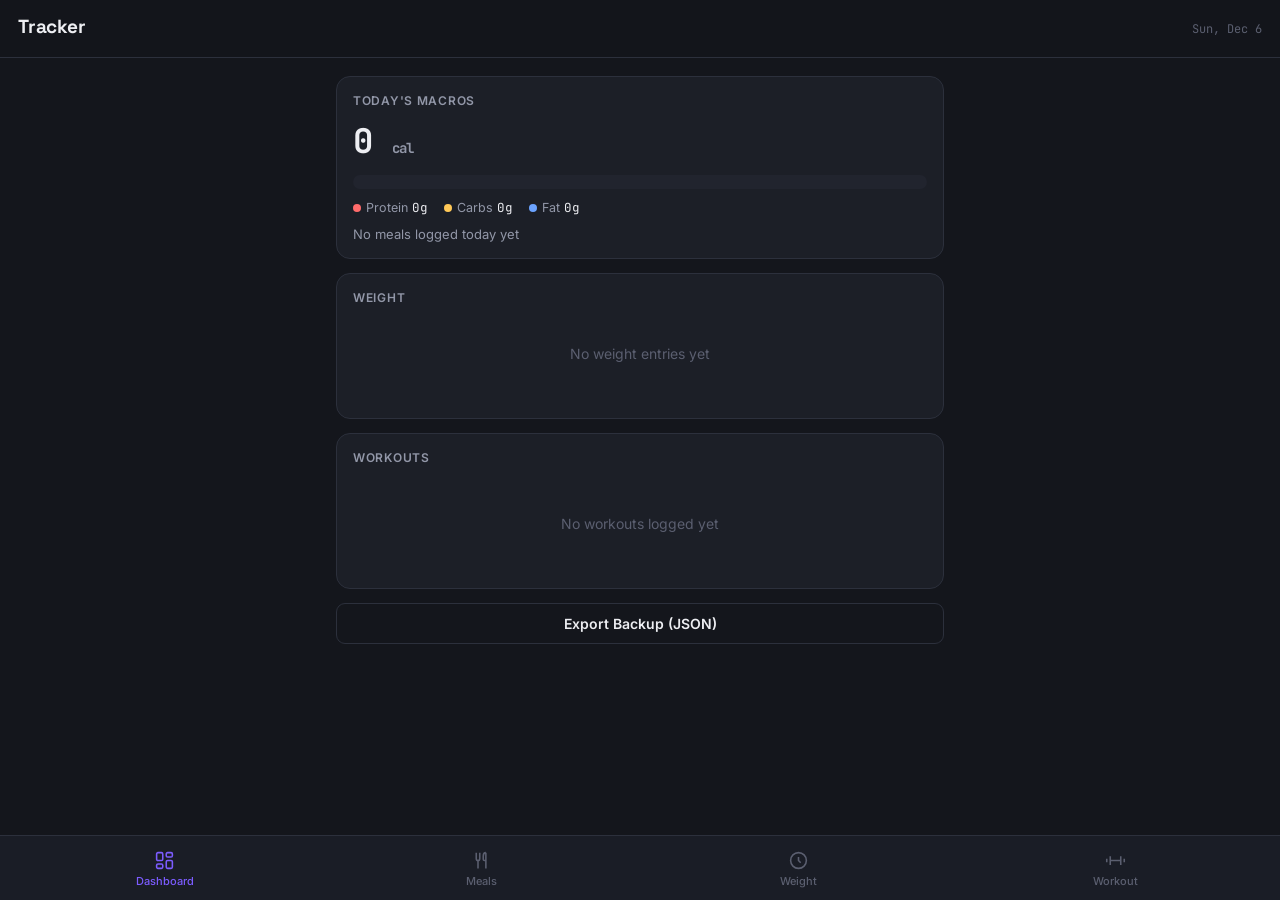
==== index.html @ 5f08f1da "initial upload" ====
<!DOCTYPE html>
<html lang="en">
<head>
<meta charset="UTF-8" />
<meta name="viewport" content="width=device-width, initial-scale=1, viewport-fit=cover, maximum-scale=1" />
<title>Macro & Fitness Tracker</title>
<meta name="theme-color" content="#14161C" />
<meta name="description" content="Track meals, weight, and workouts." />
<link rel="manifest" href="manifest.json" />
<link rel="icon" href="icons/icon-192.png" />
<link rel="apple-touch-icon" href="icons/icon-192.png" />
<meta name="apple-mobile-web-app-capable" content="yes" />
<meta name="apple-mobile-web-app-status-bar-style" content="black-translucent" />
<meta name="apple-mobile-web-app-title" content="Tracker" />
<link rel="stylesheet" href="css/styles.css" />
</head>
<body>

<header id="app-header">
  <h1>Tracker</h1>
  <span class="header-sub" id="header-date"></span>
</header>

<main id="app-content"></main>

<nav id="bottom-nav"></nav>

<script>
  document.getElementById('header-date').textContent = new Date().toLocaleDateString(undefined, { weekday: 'short', month: 'short', day: 'numeric' });
</script>
<script src="js/db.js"></script>
<script src="js/charts.js"></script>
<script src="js/dashboard.js"></script>
<script src="js/meals.js"></script>
<script src="js/weight.js"></script>
<script src="js/workout.js"></script>
<script src="js/app.js"></script>
</body>
</html>
---- css/styles.css ----
@import url('https://fonts.googleapis.com/css2?family=Space+Grotesk:wght@500;700&family=Inter:wght@400;500;600&family=JetBrains+Mono:wght@400;500;700&display=swap');

:root {
  --bg: #14161C;
  --surface: #1C1F27;
  --surface-2: #21242E;
  --border: #2C303C;
  --text: #EDEEF2;
  --text-dim: #9297A8;
  --text-faint: #5B5F70;
  --accent: #7C5CFF;
  --accent-dim: #7C5CFF33;
  --protein: #FF6B6B;
  --carbs: #FFC857;
  --fat: #6BA3FF;
  --good: #3DDC97;
  --danger: #FF6B6B;
  --radius: 14px;
  --radius-sm: 9px;
  --font-display: 'Space Grotesk', system-ui, sans-serif;
  --font-body: 'Inter', system-ui, sans-serif;
  --font-mono: 'JetBrains Mono', ui-monospace, monospace;
}

* { box-sizing: border-box; }

html, body {
  margin: 0;
  padding: 0;
  background: var(--bg);
  color: var(--text);
  font-family: var(--font-body);
  -webkit-tap-highlight-color: transparent;
  overscroll-behavior-y: none;
}

body {
  min-height: 100dvh;
  display: flex;
  flex-direction: column;
  padding-bottom: env(safe-area-inset-bottom);
}

h1, h2, h3 {
  font-family: var(--font-display);
  font-weight: 700;
  margin: 0 0 4px 0;
  letter-spacing: -0.01em;
}

.mono {
  font-family: var(--font-mono);
  font-variant-numeric: tabular-nums;
}

a { color: inherit; }

button {
  font-family: var(--font-body);
  cursor: pointer;
}

input, textarea, select {
  font-family: var(--font-body);
  background: var(--surface-2);
  border: 1px solid var(--border);
  color: var(--text);
  border-radius: var(--radius-sm);
  padding: 10px 12px;
  font-size: 16px;
  width: 100%;
}

input:focus, textarea:focus, select:focus, button:focus-visible {
  outline: 2px solid var(--accent);
  outline-offset: 1px;
}

label {
  display: block;
  font-size: 13px;
  color: var(--text-dim);
  margin-bottom: 6px;
  font-weight: 500;
}

.field { margin-bottom: 14px; }

.numpad {
  inputmode: numeric;
}

/* Header */
#app-header {
  position: sticky;
  top: 0;
  z-index: 10;
  background: rgba(20,22,28,0.92);
  backdrop-filter: blur(10px);
  border-bottom: 1px solid var(--border);
  padding: 14px 18px;
  display: flex;
  align-items: center;
  justify-content: space-between;
}

#app-header h1 { font-size: 19px; }

.header-sub {
  font-size: 12px;
  color: var(--text-faint);
  font-family: var(--font-mono);
}

/* Main content */
#app-content {
  flex: 1;
  padding: 18px 16px 100px 16px;
  max-width: 640px;
  width: 100%;
  margin: 0 auto;
}

/* Bottom nav */
#bottom-nav {
  position: fixed;
  bottom: 0;
  left: 0;
  right: 0;
  display: flex;
  background: rgba(28,31,39,0.96);
  backdrop-filter: blur(10px);
  border-top: 1px solid var(--border);
  padding: 6px 6px calc(6px + env(safe-area-inset-bottom)) 6px;
  z-index: 20;
}

.nav-btn {
  flex: 1;
  background: none;
  border: none;
  color: var(--text-faint);
  display: flex;
  flex-direction: column;
  align-items: center;
  gap: 3px;
  padding: 8px 4px 6px 4px;
  border-radius: var(--radius-sm);
  font-size: 11px;
  font-weight: 500;
}

.nav-btn svg { width: 21px; height: 21px; stroke: currentColor; fill: none; stroke-width: 1.8; }

.nav-btn.active { color: var(--accent); }

/* Cards */
.card {
  background: var(--surface);
  border: 1px solid var(--border);
  border-radius: var(--radius);
  padding: 16px;
  margin-bottom: 14px;
}

.card-title {
  font-size: 12px;
  text-transform: uppercase;
  letter-spacing: 0.06em;
  color: var(--text-dim);
  font-weight: 600;
  margin-bottom: 10px;
}

/* Buttons */
.btn {
  display: inline-flex;
  align-items: center;
  justify-content: center;
  gap: 6px;
  background: var(--surface-2);
  border: 1px solid var(--border);
  color: var(--text);
  padding: 11px 16px;
  border-radius: var(--radius-sm);
  font-size: 14px;
  font-weight: 600;
}

.btn-primary {
  background: var(--accent);
  border-color: var(--accent);
  color: #fff;
}

.btn-ghost {
  background: none;
  border: 1px solid var(--border);
}

.btn-danger {
  background: none;
  border: 1px solid var(--danger);
  color: var(--danger);
}

.btn-block { width: 100%; }
.btn-sm { padding: 7px 11px; font-size: 12.5px; }

.btn-row { display: flex; gap: 10px; }

/* Macro balance bar - signature dashboard element */
.macro-bar {
  display: flex;
  height: 14px;
  border-radius: 7px;
  overflow: hidden;
  background: var(--surface-2);
  margin: 12px 0 10px 0;
}
.macro-bar > div { height: 100%; }
.macro-bar .p { background: var(--protein); }
.macro-bar .c { background: var(--carbs); }
.macro-bar .f { background: var(--fat); }

.macro-legend {
  display: flex;
  gap: 16px;
  font-size: 12.5px;
  color: var(--text-dim);
  flex-wrap: wrap;
}
.macro-legend .dot {
  display: inline-block;
  width: 8px; height: 8px;
  border-radius: 50%;
  margin-right: 5px;
}
.macro-legend .dot.p { background: var(--protein); }
.macro-legend .dot.c { background: var(--carbs); }
.macro-legend .dot.f { background: var(--fat); }
.macro-legend .val { color: var(--text); font-family: var(--font-mono); }

.big-number {
  font-family: var(--font-mono);
  font-size: 34px;
  font-weight: 700;
  letter-spacing: -0.02em;
}

.stat-row {
  display: flex;
  justify-content: space-between;
  align-items: baseline;
}

.stat-label { color: var(--text-dim); font-size: 13px; }

/* Lists */
.list-item {
  display: flex;
  justify-content: space-between;
  align-items: center;
  padding: 12px 0;
  border-bottom: 1px solid var(--border);
  gap: 10px;
}
.list-item:last-child { border-bottom: none; }

.list-item-main { flex: 1; min-width: 0; }
.list-item-title { font-weight: 600; font-size: 14.5px; }
.list-item-sub { font-size: 12.5px; color: var(--text-dim); margin-top: 2px; }
.list-item-meta { font-family: var(--font-mono); font-size: 13px; color: var(--text-dim); white-space: nowrap; }

.date-heading {
  font-size: 12px;
  color: var(--text-faint);
  font-weight: 600;
  text-transform: uppercase;
  letter-spacing: 0.05em;
  margin: 20px 0 8px 0;
}
.date-heading:first-child { margin-top: 0; }

.empty-state {
  text-align: center;
  padding: 40px 20px;
  color: var(--text-faint);
  font-size: 14px;
}

/* Food item row in meal form */
.item-row {
  background: var(--surface-2);
  border: 1px solid var(--border);
  border-radius: var(--radius-sm);
  padding: 12px;
  margin-bottom: 10px;
  position: relative;
}
.item-row-grid {
  display: grid;
  grid-template-columns: 1fr 1fr 1fr;
  gap: 8px;
  margin-top: 8px;
}
.item-row .remove-btn {
  position: absolute;
  top: 8px;
  right: 8px;
  background: none;
  border: none;
  color: var(--text-faint);
  font-size: 18px;
  line-height: 1;
  padding: 4px;
}

.mini-label { font-size: 10.5px; color: var(--text-faint); margin-bottom: 3px; text-transform: uppercase; letter-spacing: 0.04em; }

/* Autocomplete */
.autocomplete-wrap { position: relative; }
.autocomplete-list {
  position: absolute;
  top: calc(100% + 4px);
  left: 0; right: 0;
  background: var(--surface-2);
  border: 1px solid var(--border);
  border-radius: var(--radius-sm);
  max-height: 180px;
  overflow-y: auto;
  z-index: 30;
  box-shadow: 0 8px 24px rgba(0,0,0,0.4);
}
.autocomplete-item {
  padding: 10px 12px;
  font-size: 13.5px;
  border-bottom: 1px solid var(--border);
  display: flex;
  justify-content: space-between;
  gap: 8px;
}
.autocomplete-item:last-child { border-bottom: none; }
.autocomplete-item:active { background: var(--surface); }
.autocomplete-item .ac-macro { color: var(--text-faint); font-family: var(--font-mono); font-size: 11.5px; white-space: nowrap; }

/* Modal / sheet */
.sheet-backdrop {
  position: fixed; inset: 0;
  background: rgba(0,0,0,0.55);
  z-index: 40;
  display: flex;
  align-items: flex-end;
}
.sheet {
  background: var(--surface);
  border-top: 1px solid var(--border);
  border-radius: 20px 20px 0 0;
  width: 100%;
  max-height: 88vh;
  overflow-y: auto;
  padding: 18px 16px calc(24px + env(safe-area-inset-bottom)) 16px;
}
.sheet-handle {
  width: 36px; height: 4px;
  background: var(--border);
  border-radius: 2px;
  margin: 0 auto 14px auto;
}
.sheet-title { font-size: 17px; margin-bottom: 16px; }

.chip-row { display: flex; gap: 8px; flex-wrap: wrap; margin-bottom: 14px; }
.chip {
  background: var(--surface-2);
  border: 1px solid var(--border);
  border-radius: 999px;
  padding: 7px 13px;
  font-size: 12.5px;
  color: var(--text-dim);
}
.chip.active { background: var(--accent-dim); border-color: var(--accent); color: var(--accent); }

.exercise-log-item {
  border: 1px solid var(--border);
  border-radius: var(--radius-sm);
  padding: 10px 12px;
  margin-bottom: 8px;
  background: var(--surface-2);
}
.exercise-log-item .ex-name { font-weight: 600; font-size: 14px; }
.exercise-log-item .ex-meta { font-family: var(--font-mono); font-size: 12.5px; color: var(--text-dim); margin-top: 3px; }

.fab-space { height: 4px; }

.toast {
  position: fixed;
  bottom: 90px;
  left: 50%;
  transform: translateX(-50%);
  background: var(--surface-2);
  border: 1px solid var(--border);
  color: var(--text);
  padding: 10px 18px;
  border-radius: 999px;
  font-size: 13px;
  z-index: 50;
  box-shadow: 0 8px 24px rgba(0,0,0,0.4);
}

canvas.chart-canvas { width: 100%; display: block; }

@media (prefers-reduced-motion: reduce) {
  * { animation: none !important; transition: none !important; }
}
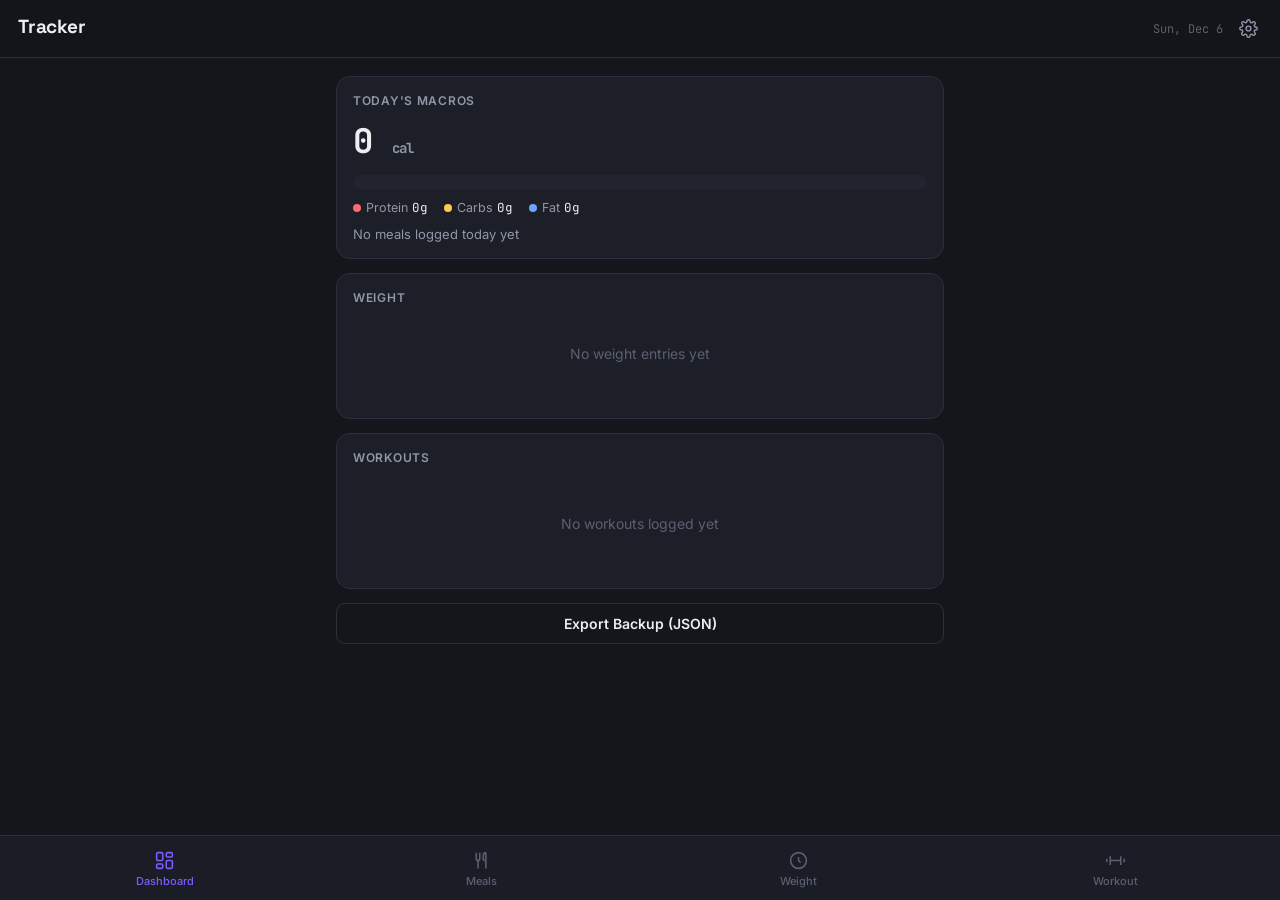
==== commit 8324eb31: "early setup updates" ====
--- a/index.html
+++ b/index.html
@@ -18,7 +18,12 @@
 
 <header id="app-header">
   <h1>Tracker</h1>
-  <span class="header-sub" id="header-date"></span>
+  <div style="display:flex;align-items:center;gap:12px;">
+    <span class="header-sub" id="header-date"></span>
+    <button id="settings-btn" aria-label="Settings" style="background:none;border:none;color:var(--text-dim);padding:4px;display:flex;">
+      <svg viewBox="0 0 24 24" style="width:19px;height:19px;stroke:currentColor;fill:none;stroke-width:1.8;"><circle cx="12" cy="12" r="3"/><path d="M19.4 15a1.7 1.7 0 0 0 .3 1.9l.1.1a2 2 0 1 1-2.8 2.8l-.1-.1a1.7 1.7 0 0 0-1.9-.3 1.7 1.7 0 0 0-1 1.5V21a2 2 0 1 1-4 0v-.1a1.7 1.7 0 0 0-1-1.6 1.7 1.7 0 0 0-1.9.3l-.1.1a2 2 0 1 1-2.8-2.8l.1-.1a1.7 1.7 0 0 0 .3-1.9 1.7 1.7 0 0 0-1.5-1H3a2 2 0 1 1 0-4h.1a1.7 1.7 0 0 0 1.6-1 1.7 1.7 0 0 0-.3-1.9l-.1-.1a2 2 0 1 1 2.8-2.8l.1.1a1.7 1.7 0 0 0 1.9.3H9a1.7 1.7 0 0 0 1-1.5V3a2 2 0 1 1 4 0v.1a1.7 1.7 0 0 0 1 1.5 1.7 1.7 0 0 0 1.9-.3l.1-.1a2 2 0 1 1 2.8 2.8l-.1.1a1.7 1.7 0 0 0-.3 1.9V9a1.7 1.7 0 0 0 1.5 1H21a2 2 0 1 1 0 4h-.1a1.7 1.7 0 0 0-1.5 1z"/></svg>
+    </button>
+  </div>
 </header>
 
 <main id="app-content"></main>
@@ -30,10 +35,15 @@
 </script>
 <script src="js/db.js"></script>
 <script src="js/charts.js"></script>
+<script src="js/github-api.js"></script>
 <script src="js/dashboard.js"></script>
 <script src="js/meals.js"></script>
 <script src="js/weight.js"></script>
 <script src="js/workout.js"></script>
+<script src="js/sync.js"></script>
 <script src="js/app.js"></script>
+<script>
+  document.getElementById('settings-btn').addEventListener('click', () => navigate('settings'));
+</script>
 </body>
 </html>
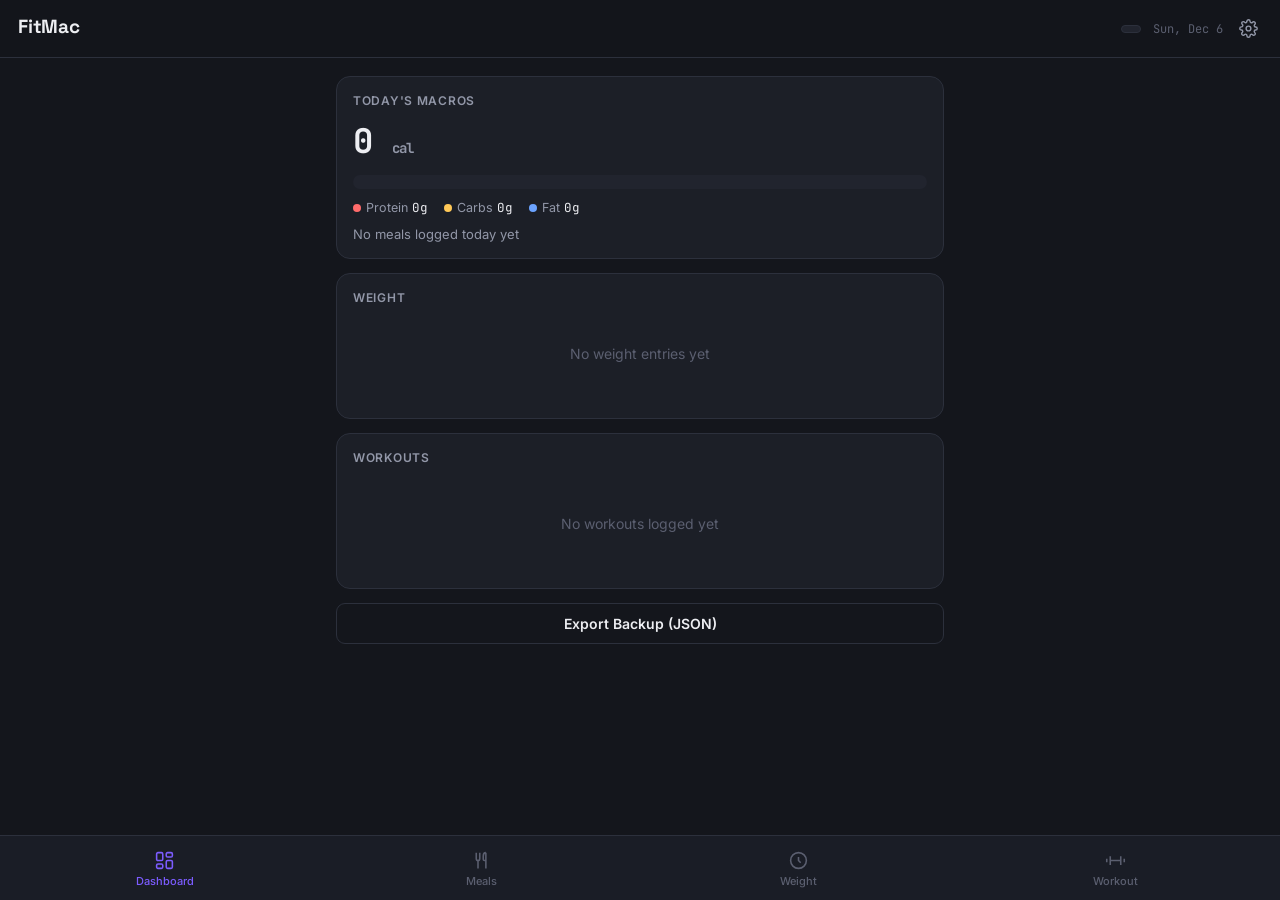
==== commit 1609e5b4: "Add real user switching with dirty-state protection Replace the old restore-and-hope-you-remember-to" ====
--- a/index.html
+++ b/index.html
@@ -11,14 +11,15 @@
 <link rel="apple-touch-icon" href="icons/icon-192.png" />
 <meta name="apple-mobile-web-app-capable" content="yes" />
 <meta name="apple-mobile-web-app-status-bar-style" content="black-translucent" />
-<meta name="apple-mobile-web-app-title" content="Tracker" />
+<meta name="apple-mobile-web-app-title" content="FitMac" />
 <link rel="stylesheet" href="css/styles.css" />
 </head>
 <body>
 
 <header id="app-header">
-  <h1>Tracker</h1>
+  <h1>FitMac</h1>
   <div style="display:flex;align-items:center;gap:12px;">
+    <span class="header-username mono" id="header-username"></span>
     <span class="header-sub" id="header-date"></span>
     <button id="settings-btn" aria-label="Settings" style="background:none;border:none;color:var(--text-dim);padding:4px;display:flex;">
       <svg viewBox="0 0 24 24" style="width:19px;height:19px;stroke:currentColor;fill:none;stroke-width:1.8;"><circle cx="12" cy="12" r="3"/><path d="M19.4 15a1.7 1.7 0 0 0 .3 1.9l.1.1a2 2 0 1 1-2.8 2.8l-.1-.1a1.7 1.7 0 0 0-1.9-.3 1.7 1.7 0 0 0-1 1.5V21a2 2 0 1 1-4 0v-.1a1.7 1.7 0 0 0-1-1.6 1.7 1.7 0 0 0-1.9.3l-.1.1a2 2 0 1 1-2.8-2.8l.1-.1a1.7 1.7 0 0 0 .3-1.9 1.7 1.7 0 0 0-1.5-1H3a2 2 0 1 1 0-4h.1a1.7 1.7 0 0 0 1.6-1 1.7 1.7 0 0 0-.3-1.9l-.1-.1a2 2 0 1 1 2.8-2.8l.1.1a1.7 1.7 0 0 0 1.9.3H9a1.7 1.7 0 0 0 1-1.5V3a2 2 0 1 1 4 0v.1a1.7 1.7 0 0 0 1 1.5 1.7 1.7 0 0 0 1.9-.3l.1-.1a2 2 0 1 1 2.8 2.8l-.1.1a1.7 1.7 0 0 0-.3 1.9V9a1.7 1.7 0 0 0 1.5 1H21a2 2 0 1 1 0 4h-.1a1.7 1.7 0 0 0-1.5 1z"/></svg>
--- a/css/styles.css
+++ b/css/styles.css
@@ -48,6 +48,16 @@
   letter-spacing: -0.01em;
 }
 
+.header-username {
+  font-size: 12px;
+  color: var(--text);
+  background: var(--surface-2);
+  border: 1px solid var(--border);
+  padding: 3px 9px;
+  border-radius: 999px;
+  text-transform: lowercase;
+}
+
 .mono {
   font-family: var(--font-mono);
   font-variant-numeric: tabular-nums;
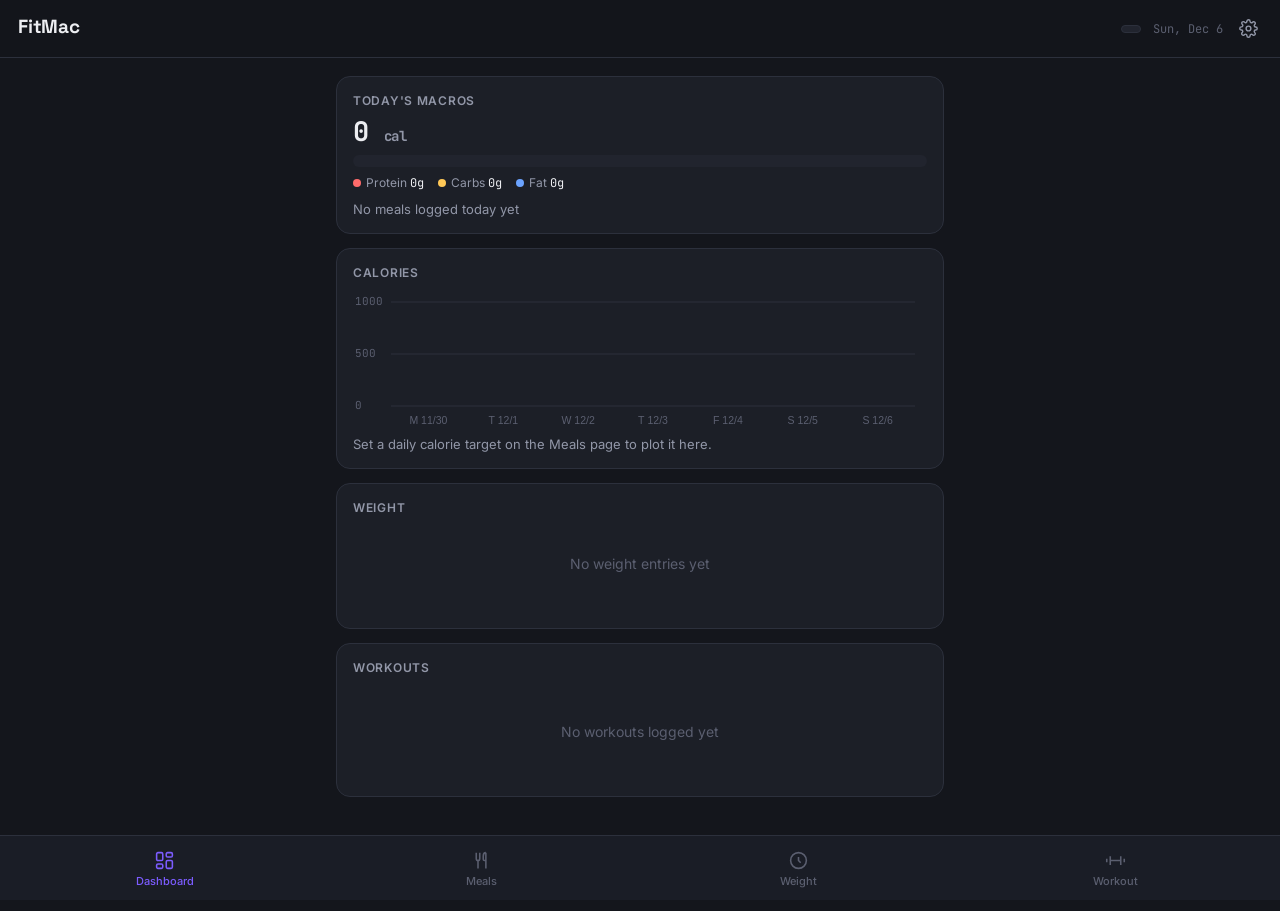
==== commit 6ebc75ce: "Fix multi-user switch bug, add edit/delete, calorie tracking & UI polish - Fix activeUsername resett" ====
--- a/index.html
+++ b/index.html
@@ -3,12 +3,12 @@
 <head>
 <meta charset="UTF-8" />
 <meta name="viewport" content="width=device-width, initial-scale=1, viewport-fit=cover, maximum-scale=1" />
-<title>Macro & Fitness Tracker</title>
+<title>FitMac</title>
 <meta name="theme-color" content="#14161C" />
 <meta name="description" content="Track meals, weight, and workouts." />
 <link rel="manifest" href="manifest.json" />
-<link rel="icon" href="icons/icon-192.png" />
-<link rel="apple-touch-icon" href="icons/icon-192.png" />
+<link rel="icon" href="app-icons/icon-192.png" />
+<link rel="apple-touch-icon" href="app-icons/app-icon-192.png" />
 <meta name="apple-mobile-web-app-capable" content="yes" />
 <meta name="apple-mobile-web-app-status-bar-style" content="black-translucent" />
 <meta name="apple-mobile-web-app-title" content="FitMac" />
--- a/css/styles.css
+++ b/css/styles.css
@@ -22,6 +22,22 @@
   --font-mono: 'JetBrains Mono', ui-monospace, monospace;
 }
 
+:root[data-user="nick"] {
+  --bg: #16131F;
+  --surface: #1E1830;
+  --surface-2: #251D3A;
+  --accent: #7C5CFF;
+  --accent-dim: #7C5CFF33;
+}
+
+:root[data-user="elle"] {
+  --bg: #0F1A16;
+  --surface: #17241F;
+  --surface-2: #1D2C26;
+  --accent: #3DA35C;
+  --accent-dim: #3DA35C33;
+}
+
 * { box-sizing: border-box; }
 
 html, body {
@@ -56,6 +72,12 @@
   padding: 3px 9px;
   border-radius: 999px;
   text-transform: lowercase;
+}
+
+.header-username.dirty {
+  color: var(--danger);
+  border-color: var(--danger);
+  cursor: pointer;
 }
 
 .mono {
@@ -179,7 +201,7 @@
   letter-spacing: 0.06em;
   color: var(--text-dim);
   font-weight: 600;
-  margin-bottom: 10px;
+  margin-bottom: 8px;
 }
 
 /* Buttons */
@@ -222,11 +244,11 @@
 /* Macro balance bar - signature dashboard element */
 .macro-bar {
   display: flex;
-  height: 14px;
-  border-radius: 7px;
+  height: 12px;
+  border-radius: 6px;
   overflow: hidden;
   background: var(--surface-2);
-  margin: 12px 0 10px 0;
+  margin: 8px 0;
 }
 .macro-bar > div { height: 100%; }
 .macro-bar .p { background: var(--protein); }
@@ -235,8 +257,8 @@
 
 .macro-legend {
   display: flex;
-  gap: 16px;
-  font-size: 12.5px;
+  gap: 14px;
+  font-size: 12px;
   color: var(--text-dim);
   flex-wrap: wrap;
 }
@@ -253,9 +275,10 @@
 
 .big-number {
   font-family: var(--font-mono);
-  font-size: 34px;
+  font-size: 27px;
   font-weight: 700;
   letter-spacing: -0.02em;
+  line-height: 1.15;
 }
 
 .stat-row {
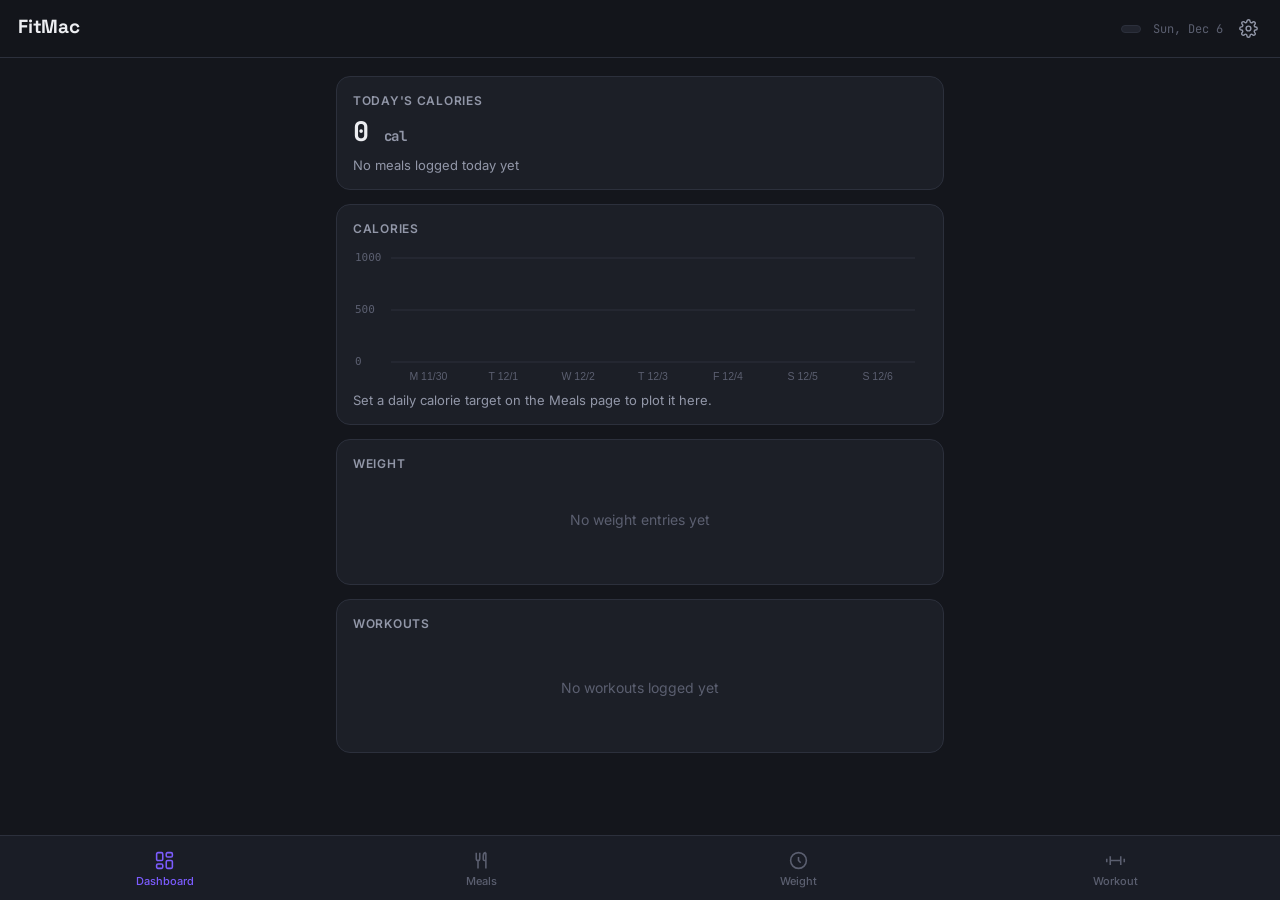
==== commit cb517137: "stability improvements - Added a launch-time check against GitHub for the active user's data, with a" ====
--- a/index.html
+++ b/index.html
@@ -7,7 +7,7 @@
 <meta name="theme-color" content="#14161C" />
 <meta name="description" content="Track meals, weight, and workouts." />
 <link rel="manifest" href="manifest.json" />
-<link rel="icon" href="app-icons/icon-192.png" />
+<link rel="icon" href="app-icons/app-icon-192.png" />
 <link rel="apple-touch-icon" href="app-icons/app-icon-192.png" />
 <meta name="apple-mobile-web-app-capable" content="yes" />
 <meta name="apple-mobile-web-app-status-bar-style" content="black-translucent" />
--- a/css/styles.css
+++ b/css/styles.css
@@ -241,7 +241,9 @@
 
 .btn-row { display: flex; gap: 10px; }
 
-/* Macro balance bar - signature dashboard element */
+/* Macro balance bar — RETAINED BUT CURRENTLY UNUSED.
+   The dashboard's macro breakdown card is disabled (see MACROS_ENABLED in
+   dashboard.js). Kept here so the feature can be reactivated later. */
 .macro-bar {
   display: flex;
   height: 12px;
@@ -336,6 +338,10 @@
   grid-template-columns: 1fr 1fr 1fr;
   gap: 8px;
   margin-top: 8px;
+}
+/* Used for the calories-only item row (macros feature is disabled — see dashboard.js/meals.js) */
+.item-row-grid-single {
+  grid-template-columns: 1fr;
 }
 .item-row .remove-btn {
   position: absolute;
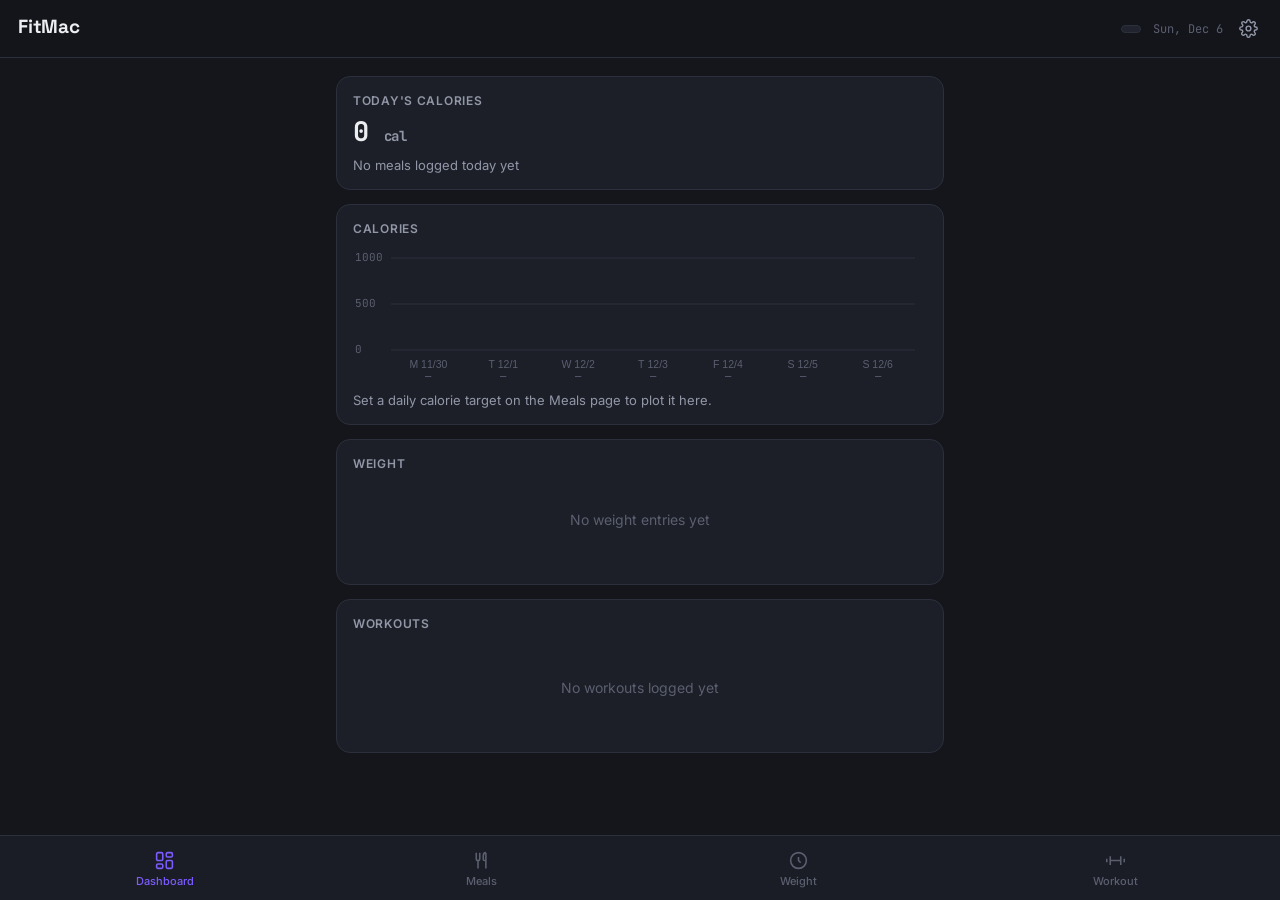
==== commit a1e50264: "add weight report function added functionality to generate a large graph of all weight records" ====
--- a/index.html
+++ b/index.html
@@ -40,6 +40,7 @@
 <script src="js/dashboard.js"></script>
 <script src="js/meals.js"></script>
 <script src="js/weight.js"></script>
+<script src="js/weight-export.js"></script>
 <script src="js/workout.js"></script>
 <script src="js/sync.js"></script>
 <script src="js/app.js"></script>
@@ -47,4 +48,4 @@
   document.getElementById('settings-btn').addEventListener('click', () => navigate('settings'));
 </script>
 </body>
-</html>
+</html>
--- a/css/styles.css
+++ b/css/styles.css
@@ -339,9 +339,15 @@
   gap: 8px;
   margin-top: 8px;
 }
-/* Used for the calories-only item row (macros feature is disabled — see dashboard.js/meals.js) */
+/* RETAINED BUT CURRENTLY UNUSED — was used for the calories-only item row
+   before the Quantity field was added below. Kept in case a single-field
+   item row is needed again (see .item-row-grid-double, meals.js). */
 .item-row-grid-single {
   grid-template-columns: 1fr;
+}
+/* Calories + Quantity side-by-side in the meal item row (see meals.js) */
+.item-row-grid-double {
+  grid-template-columns: 1fr 1fr;
 }
 .item-row .remove-btn {
   position: absolute;
@@ -448,6 +454,41 @@
 
 canvas.chart-canvas { width: 100%; display: block; }
 
+.chart-nav-row {
+  display: flex;
+  align-items: center;
+  justify-content: space-between;
+  gap: 10px;
+  margin-top: 8px;
+}
+
+.chart-nav-btn {
+  background: var(--surface-2);
+  border: 1px solid var(--border);
+  color: var(--text);
+  width: 34px;
+  height: 34px;
+  flex-shrink: 0;
+  border-radius: var(--radius-sm);
+  font-size: 17px;
+  line-height: 1;
+  display: flex;
+  align-items: center;
+  justify-content: center;
+}
+
+.chart-nav-btn:disabled {
+  opacity: 0.35;
+  cursor: default;
+}
+
+.chart-nav-label {
+  flex: 1;
+  text-align: center;
+  font-size: 12px;
+  color: var(--text-dim);
+}
+
 @media (prefers-reduced-motion: reduce) {
   * { animation: none !important; transition: none !important; }
-}
+}
